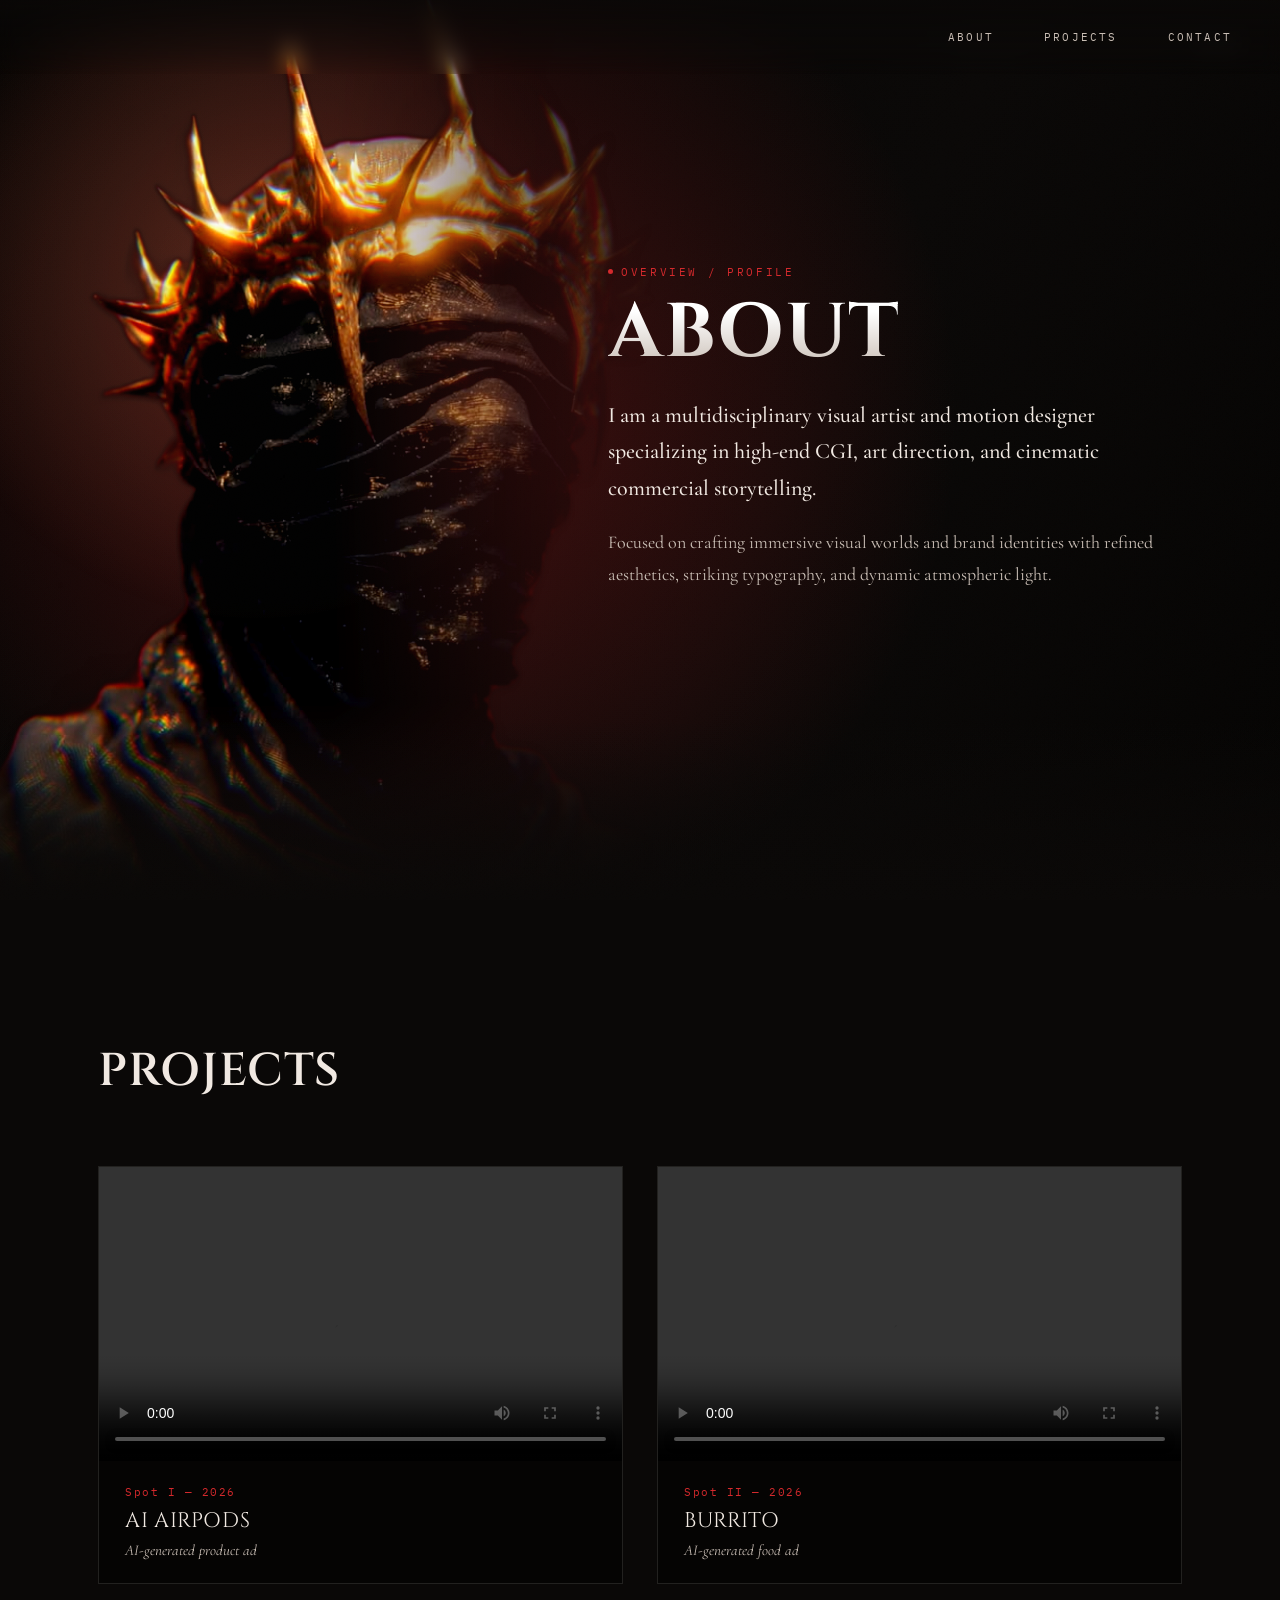
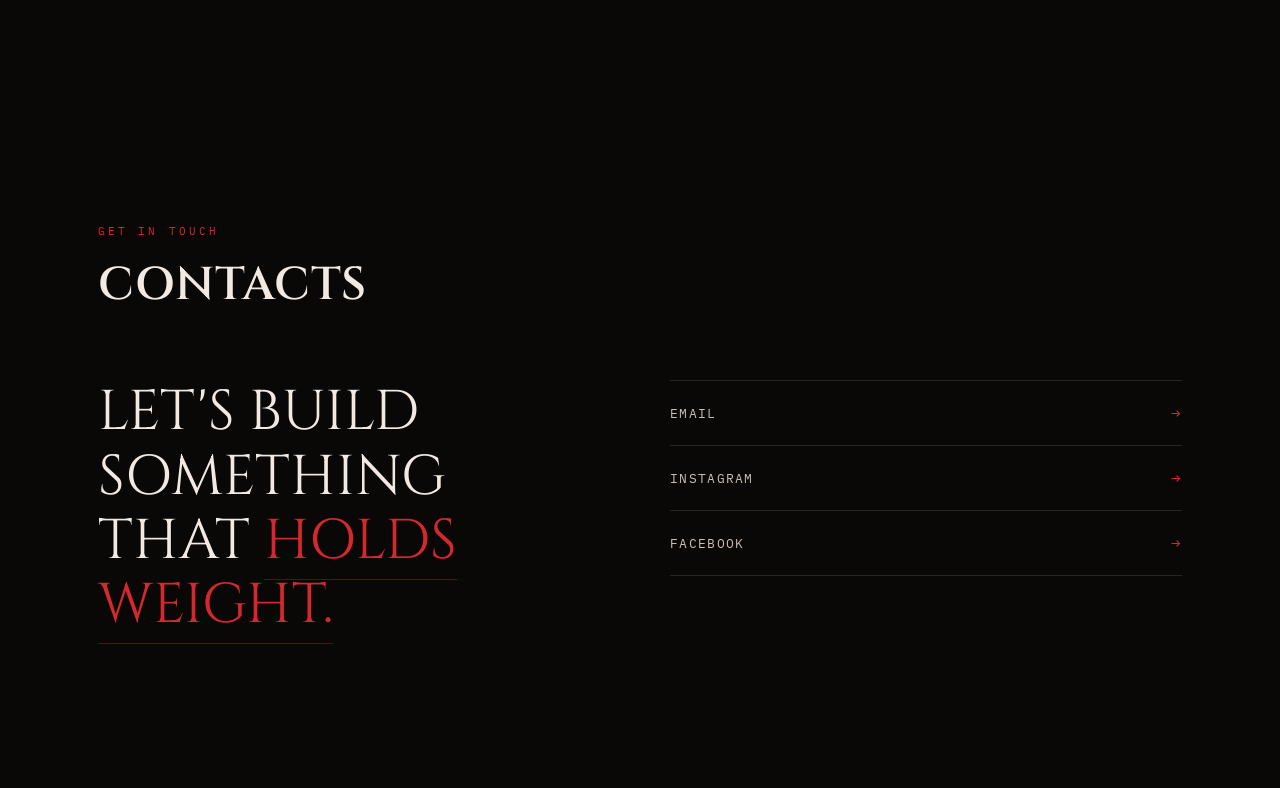
==== index.html @ 9680a965 "Rename portfolio.html to index.html" ====
<!DOCTYPE html>
<html lang="en">
<head>
<meta charset="UTF-8">
<meta name="viewport" content="width=device-width, initial-scale=1.0">
<title>Portfolio</title>
<link rel="preconnect" href="https://fonts.googleapis.com">
<link href="https://fonts.googleapis.com/css2?family=Cinzel:wght@400;500;600;700&family=Cormorant+Garamond:ital,wght@0,400;0,500;1,400&family=IBM+Plex+Mono:wght@400;500&display=swap" rel="stylesheet">
<style>
  :root{
    --bg:#0a0807;
    --bg-deep:#050403;
    --red-deep:#5c0f0f;
    --red-glow:#a81c1c;
    --red-bright:#d4292c;
    --ivory:#f1e9e2;
    --ivory-dim:#c9beb5;
    --muted:#75695f;
    --hair:rgba(241,233,226,0.12);
  }
  *{margin:0;padding:0;box-sizing:border-box;}
  html{scroll-behavior:smooth;}
  body{
    background:var(--bg);
    color:var(--ivory);
    font-family:'Cormorant Garamond', serif;
    overflow-x:hidden;
  }
  .noise{
    position:fixed; inset:0; pointer-events:none; z-index:5; opacity:0.035; mix-blend-mode:overlay;
    background-image:url("data:image/svg+xml,%3Csvg xmlns='http://www.w3.org/2000/svg' width='120' height='120'%3E%3Cfilter id='n'%3E%3CfeTurbulence type='fractalNoise' baseFrequency='0.9' numOctaves='2' stitchTiles='stitch'/%3E%3C/filter%3E%3Crect width='100%25' height='100%25' filter='url(%23n)'/%3E%3C/svg%3E");
  }
  .container{max-width:1180px; margin:0 auto; padding:0 48px;}
  @media(max-width:640px){.container{padding:0 22px;}}

  /* ---------- SITE HEADER / TOP NAVIGATION ---------- */
  .site-header{
    position:fixed; top:0; left:0; width:100%; z-index:50;
    padding:24px 48px;
    display:flex; justify-content:flex-end; align-items:center;
    background:linear-gradient(to bottom, rgba(10,8,7,0.85) 0%, rgba(10,8,7,0.4) 65%, transparent 100%);
    backdrop-filter:blur(10px); -webkit-backdrop-filter:blur(10px);
    transition:all .3s ease;
  }
  @media(max-width:640px){.site-header{padding:18px 22px; justify-content:center;}}

  .header-nav{
    display:flex; align-items:center; gap:38px;
  }
  @media(max-width:640px){.header-nav{gap:24px;}}
  .header-nav a{
    font-family:'IBM Plex Mono', monospace; font-size:11px; letter-spacing:0.2em;
    text-transform:uppercase; color:var(--ivory-dim); text-decoration:none;
    position:relative; padding:6px 0; transition:color .3s ease, transform .2s ease;
    display:inline-flex; align-items:center; gap:8px;
  }
  .header-nav a::before{
    content:''; width:4px; height:4px; border-radius:50%; background:var(--red-bright);
    opacity:0; transform:scale(0.5); transition:all .3s ease;
  }
  .header-nav a::after{
    content:''; position:absolute; bottom:0; left:0; width:0; height:1.5px;
    background:linear-gradient(90deg, var(--red-bright), transparent);
    transition:width .3s ease;
    box-shadow:0 0 10px rgba(212,41,44,0.6);
  }
  .header-nav a:hover{
    color:var(--ivory);
  }
  .header-nav a:hover::before{
    opacity:1; transform:scale(1);
  }
  .header-nav a:hover::after{
    width:100%;
  }

  /* ---------- HERO ---------- */
  .hero{
    position:relative; min-height:100vh; overflow:hidden;
    display:flex; flex-direction:column; justify-content:center;
    padding-top:70px;
    background:
      radial-gradient(circle at 32% 46%, rgba(180,32,32,0.35) 0%, transparent 55%),
      linear-gradient(115deg, var(--bg-deep) 0%, var(--bg) 60%, var(--bg-deep) 100%);
  }
  .figure-bleed{
    position:absolute; left:-4%; top:0; height:100%; width:60%; z-index:1;
    -webkit-mask-image:linear-gradient(to right, black 50%, transparent 92%), linear-gradient(to bottom, black 78%, transparent 100%);
    mask-image:linear-gradient(to right, black 50%, transparent 92%), linear-gradient(to bottom, black 78%, transparent 100%);
    -webkit-mask-composite:source-in;
    mask-composite:intersect;
  }
  .figure-bleed img{
    width:100%; height:100%; object-fit:cover; object-position:32% 22%; display:block;
    filter:contrast(1.12) saturate(1.1);
  }
  .figure-bleed::after{
    content:''; position:absolute; inset:0; pointer-events:none;
    background:radial-gradient(circle at 40% 30%, rgba(255,140,90,0.22) 0%, transparent 45%);
    mix-blend-mode:overlay;
  }
  @media(max-width:900px){.figure-bleed{width:80%; left:-14%; opacity:0.8;}}
  @media(max-width:640px){.figure-bleed{width:100%; left:0; height:56%; top:auto; bottom:0;
    -webkit-mask-image:linear-gradient(to top, black 40%, transparent 92%);
    mask-image:linear-gradient(to top, black 40%, transparent 92%); opacity:0.5;}}

  .hero-bottom-fade{
    position:absolute; bottom:0; left:0; width:100%; height:180px;
    background:linear-gradient(to bottom, transparent 0%, rgba(10,8,7,0.7) 65%, var(--bg) 100%);
    pointer-events:none; z-index:2;
  }

  .corner-dots{
    position:absolute; top:36px; right:44px; z-index:5;
    display:grid; grid-template-columns:repeat(4,1fr); gap:8px;
  }
  .corner-dots span{width:3px; height:3px; border-radius:50%; background:rgba(241,233,226,0.35); display:block;}
  @media(max-width:640px){.corner-dots{display:none;}}

  .hero-main{
    position:relative; z-index:6;
    padding:80px 48px 80px; max-width:720px; margin-left:auto; width:100%;
  }
  @media(max-width:1100px){.hero-main{margin-left:36%; padding-top:70px;}}
  @media(max-width:640px){.hero-main{padding:48px 22px 40px; margin-left:0;}}

  .hero-about-eyebrow{
    display:inline-flex; align-items:center; gap:8px;
    font-family:'IBM Plex Mono', monospace; font-size:11px; letter-spacing:0.24em;
    text-transform:uppercase; color:var(--red-bright); margin-bottom:18px;
  }
  .hero-about-eyebrow .dot{width:5px; height:5px; border-radius:50%; background:var(--red-bright); flex-shrink:0;}
  .hero-about-title{
    font-family:'Cinzel', serif; font-weight:700;
    font-size:clamp(44px,6.5vw,76px); line-height:0.95; color:var(--ivory);
    letter-spacing:0.02em; text-transform:uppercase; margin-bottom:28px;
    background:linear-gradient(180deg, #ffffff 20%, var(--ivory-dim) 100%);
    -webkit-background-clip:text; background-clip:text; -webkit-text-fill-color:transparent;
  }
  .hero-about-paras{
    display:flex; flex-direction:column; gap:20px; max-width:560px;
  }
  .hero-about-paras p{
    font-size:18px; line-height:1.8; color:var(--ivory-dim);
    font-family:'Cormorant Garamond', serif; font-weight:400;
  }
  .hero-about-paras p.lead-text{
    color:var(--ivory); font-size:22px; line-height:1.65; font-weight:500;
  }

  /* ---------- SECTION SHARED ---------- */
  section{position:relative; padding:120px 0; z-index:4;}
  #work{padding-top:140px;}
  .section-head{display:flex; align-items:flex-end; justify-content:space-between; margin-bottom:64px; gap:24px; flex-wrap:wrap;}
  .section-eyebrow{font-family:'IBM Plex Mono', monospace; font-size:11px; letter-spacing:0.28em; text-transform:uppercase; color:var(--red-bright); margin-bottom:16px;}
  .section-title{font-family:'Cinzel', serif; font-size:clamp(30px,4vw,46px); text-transform:uppercase; letter-spacing:0.02em; color:var(--ivory); font-weight:600;}
  .section-note{font-size:16px; color:var(--muted); max-width:320px; font-style:italic; line-height:1.6;}

  /* ---------- WORK / VIDEO REEL ---------- */
  .work-grid{display:grid; grid-template-columns:1fr 1fr; gap:34px;}
  @media(max-width:800px){.work-grid{grid-template-columns:1fr;}}
  .work-card{
    background:var(--bg-deep); border:1px solid var(--hair); overflow:hidden;
    transition:border-color .3s ease, transform .3s ease;
  }
  .work-card:hover{
    border-color:rgba(212,41,44,0.4);
    transform:translateY(-3px);
  }
  .work-media{
    position:relative; width:100%; aspect-ratio:16/9; background:#0c0605;
    display:flex; align-items:center; justify-content:center;
  }
  .work-media video{width:100%; height:100%; object-fit:cover; display:block; background:#0c0605;}
  .work-placeholder{
    position:absolute; inset:0; display:flex; flex-direction:column; align-items:center; justify-content:center;
    gap:14px; color:var(--muted); pointer-events:none;
  }
  .work-placeholder svg{width:46px; height:46px; opacity:0.7;}
  .work-placeholder span{font-family:'IBM Plex Mono', monospace; font-size:11px; letter-spacing:0.12em; text-transform:uppercase;}
  .work-meta{padding:24px 26px;}
  .work-num{font-family:'IBM Plex Mono', monospace; font-size:11px; color:var(--red-bright); letter-spacing:0.14em; margin-bottom:8px;}
  .work-title{font-family:'Cinzel', serif; font-size:21px; text-transform:uppercase; letter-spacing:0.03em; color:var(--ivory);}
  .work-sub{font-size:15px; color:var(--ivory-dim); margin-top:6px; font-style:italic;}

  /* ---------- CONTACT ---------- */
  .contact-wrap{display:grid; grid-template-columns:1fr 1fr; gap:60px;}
  @media(max-width:800px){.contact-wrap{grid-template-columns:1fr;}}
  .contact-big{font-family:'Cinzel', serif; font-size:clamp(34px,4.4vw,56px); text-transform:uppercase; line-height:1.15; color:var(--ivory); margin-bottom:30px;}
  .contact-big a{color:var(--red-bright); text-decoration:none; border-bottom:1px solid var(--red-deep); transition:border-color .3s ease;}
  .contact-big a:hover{border-color:var(--red-bright);}
  .contact-list{display:flex; flex-direction:column; gap:0;}
  .contact-list a{
    display:flex; justify-content:space-between; align-items:center;
    padding:22px 0; border-top:1px solid var(--hair); text-decoration:none;
    font-family:'IBM Plex Mono', monospace; font-size:13px; letter-spacing:0.1em; text-transform:uppercase; color:var(--ivory-dim);
    transition:color .3s ease, padding-left .3s ease;
  }
  .contact-list a:last-child{border-bottom:1px solid var(--hair);}
  .contact-list a:hover{color:var(--ivory); padding-left:10px;}
  .contact-list a span:last-child{color:var(--red-bright); font-size:16px;}
</style>
</head>
<body>
<div class="noise"></div>

<header class="site-header">
  <nav class="header-nav">
    <a href="#hero">About</a>
    <a href="#work">Projects</a>
    <a href="#contact">Contact</a>
  </nav>
</header>

<section class="hero" id="hero">
  <div class="corner-dots">
    <span></span><span></span><span></span><span></span>
    <span></span><span></span><span></span><span></span>
  </div>

  <div class="figure-bleed">
    <img src="[data-uri]" alt="Crowned silhouette study">
  </div>

  <div class="hero-bottom-fade"></div>

  <div class="hero-main">
    <div class="hero-about-header">
      <div class="hero-about-eyebrow">
        <span class="dot"></span>
        <span>Overview / Profile</span>
      </div>
      <h1 class="hero-about-title">About</h1>
    </div>
    <div class="hero-about-paras">
      <p class="lead-text">I am a multidisciplinary visual artist and motion designer specializing in high-end CGI, art direction, and cinematic commercial storytelling.</p>
      <p>Focused on crafting immersive visual worlds and brand identities with refined aesthetics, striking typography, and dynamic atmospheric light.</p>
    </div>
  </div>
</section>

<section id="work">
  <div class="container">
    <div class="section-head">
      <div>
        <div class="section-title">Projects</div>
      </div>
    </div>
    <div class="work-grid">
      <div class="work-card">
        <div class="work-media">
          <video controls preload="metadata" playsinline>
            <source src="airpods.mp4" type="video/mp4">
            Your browser does not support the video tag.
          </video>
        </div>
        <div class="work-meta">
          <div class="work-num">Spot I — 2026</div>
          <div class="work-title">AI AirPods</div>
          <div class="work-sub">AI-generated product ad</div>
        </div>
      </div>
      <div class="work-card">
        <div class="work-media">
          <video controls preload="metadata" playsinline>
            <source src="cheatmeal.mp4" type="video/mp4">
            Your browser does not support the video tag.
          </video>
        </div>
        <div class="work-meta">
          <div class="work-num">Spot II — 2026</div>
          <div class="work-title">Burrito</div>
          <div class="work-sub">AI-generated food ad</div>
        </div>
      </div>
    </div>
  </div>
</section>

<section id="contact">
  <div class="container">
    <div class="section-head">
      <div>
        <div class="section-eyebrow">Get In Touch</div>
        <div class="section-title">Contacts</div>
      </div>
    </div>
    <div class="contact-wrap">
      <div>
        <div class="contact-big">Let's build something that <a href="mailto:studio@veil.design">holds weight.</a></div>
      </div>
      <div class="contact-list">
        <a href="mailto:studio@veil.design"><span>Email</span><span>&#8594;</span></a>
        <a href="#" target="_blank" rel="noopener"><span>Instagram</span><span>&#8594;</span></a>
        <a href="#" target="_blank" rel="noopener"><span>Facebook</span><span>&#8594;</span></a>
      </div>
    </div>
  </div>
</section>

</body>
</html>
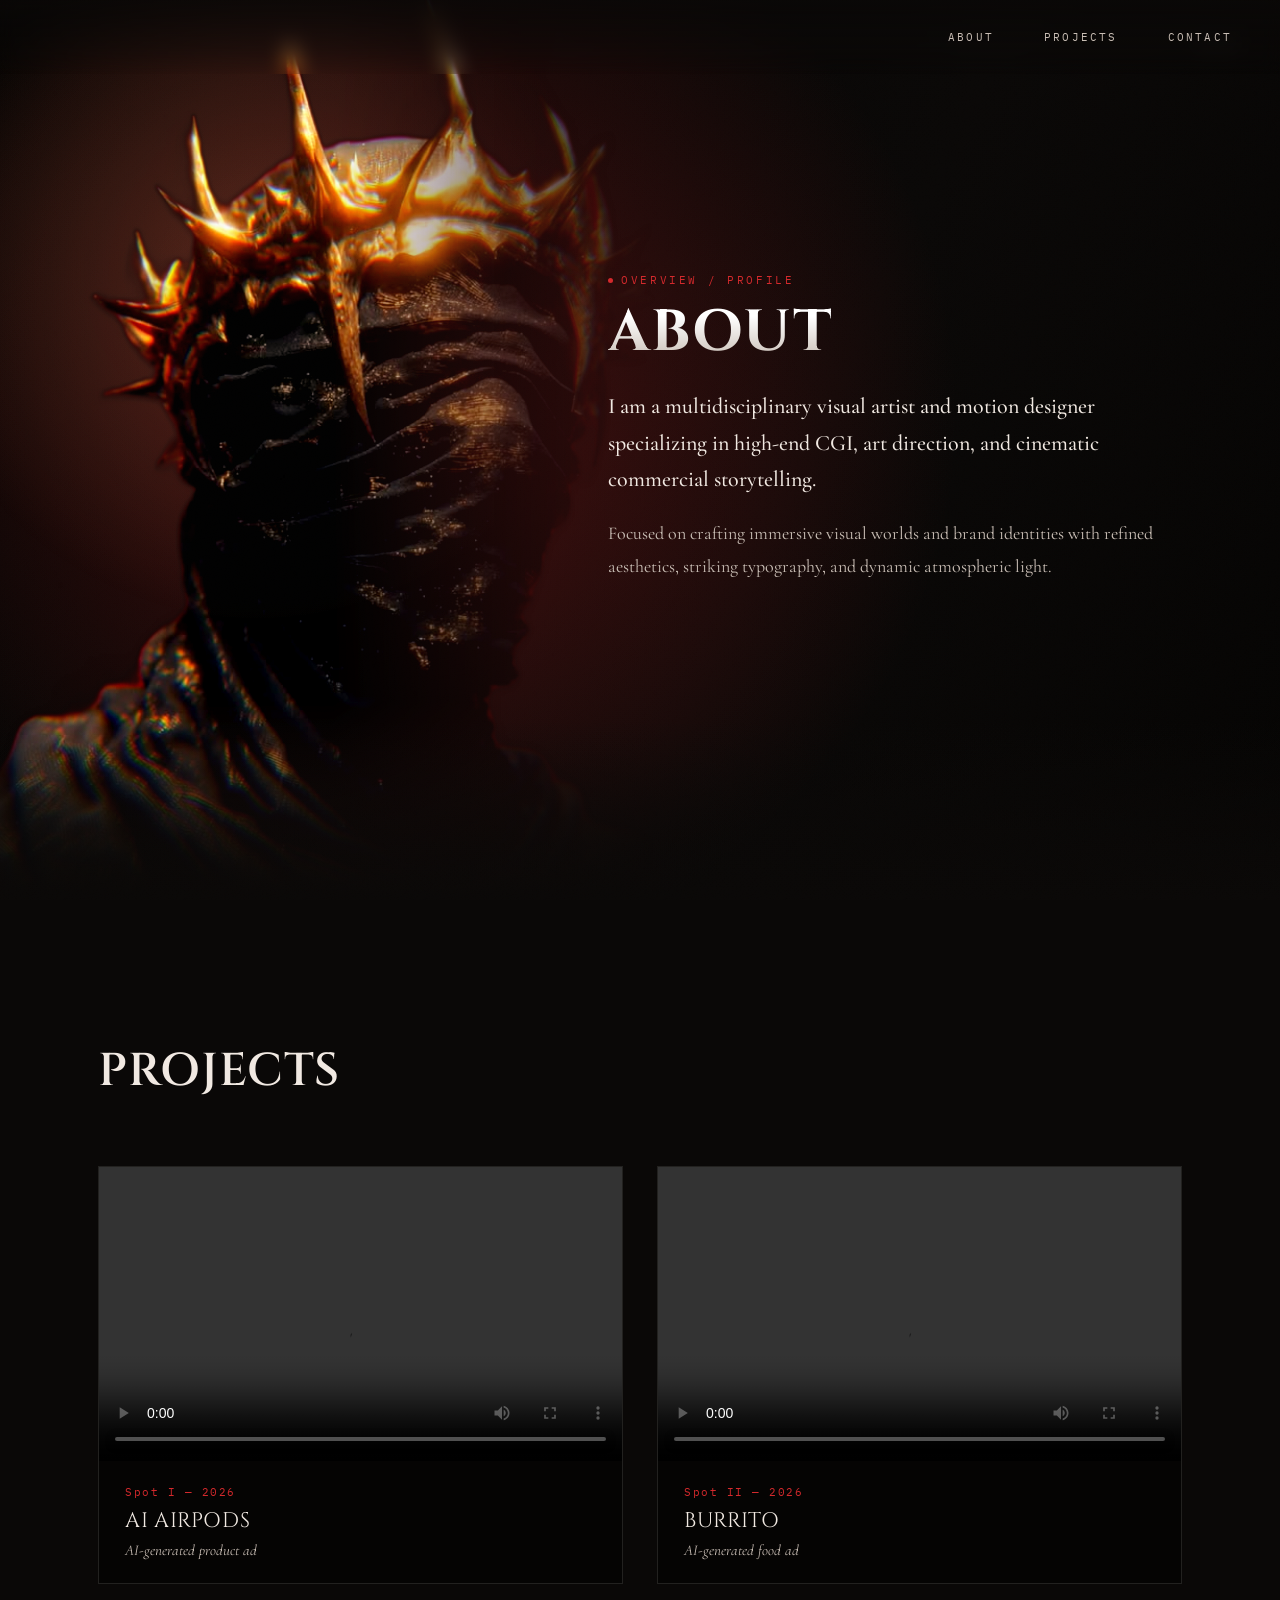
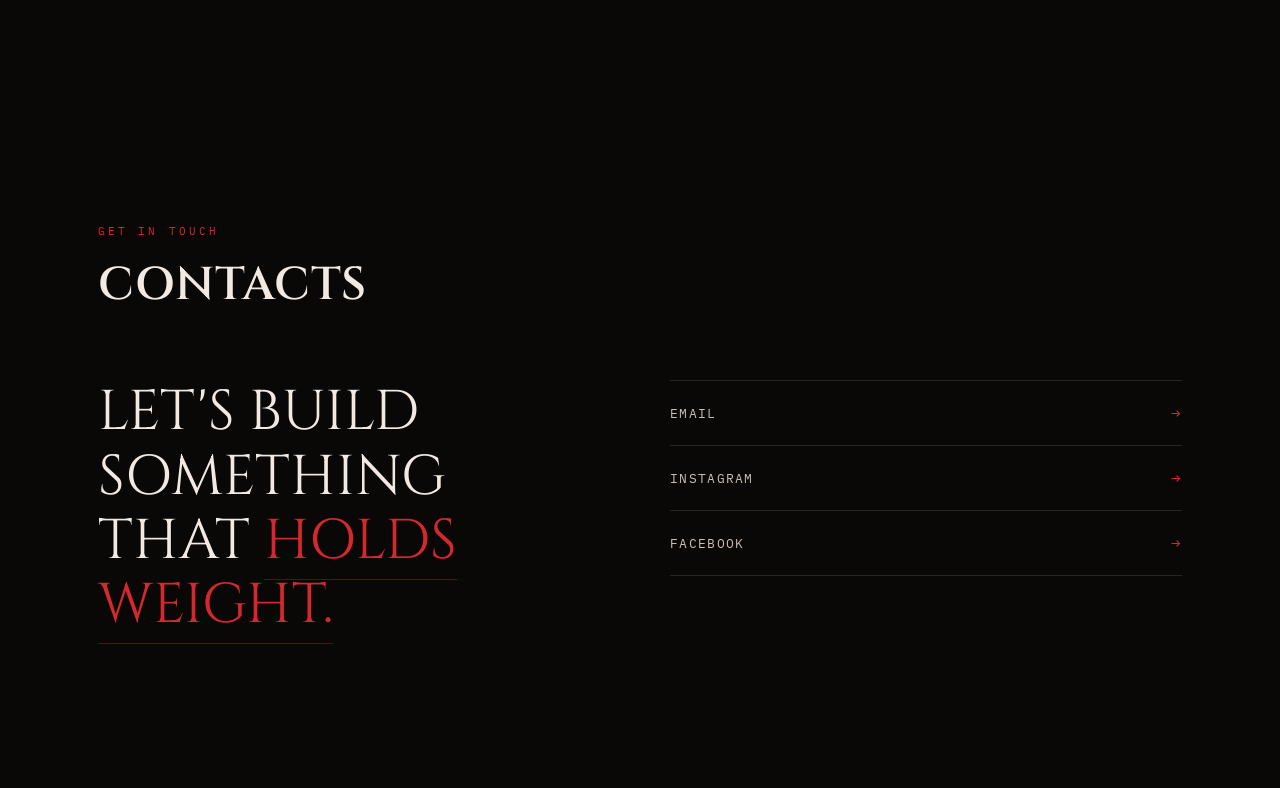
==== commit 5b9924f1: "Update index.html" ====
--- a/index.html
+++ b/index.html
@@ -132,7 +132,7 @@
   .hero-about-eyebrow .dot{width:5px; height:5px; border-radius:50%; background:var(--red-bright); flex-shrink:0;}
   .hero-about-title{
     font-family:'Cinzel', serif; font-weight:700;
-    font-size:clamp(44px,6.5vw,76px); line-height:0.95; color:var(--ivory);
+    font-size:clamp(34px,5vw,58px); line-height:0.95; color:var(--ivory);
     letter-spacing:0.02em; text-transform:uppercase; margin-bottom:28px;
     background:linear-gradient(180deg, #ffffff 20%, var(--ivory-dim) 100%);
     -webkit-background-clip:text; background-clip:text; -webkit-text-fill-color:transparent;
@@ -287,12 +287,12 @@
     </div>
     <div class="contact-wrap">
       <div>
-        <div class="contact-big">Let's build something that <a href="mailto:studio@veil.design">holds weight.</a></div>
+        <div class="contact-big">Let's build something that <a href="https://mail.google.com/" target="_blank" rel="noopener">holds weight.</a></div>
       </div>
       <div class="contact-list">
-        <a href="mailto:studio@veil.design"><span>Email</span><span>&#8594;</span></a>
-        <a href="#" target="_blank" rel="noopener"><span>Instagram</span><span>&#8594;</span></a>
-        <a href="#" target="_blank" rel="noopener"><span>Facebook</span><span>&#8594;</span></a>
+        <a href="https://mail.google.com/" target="_blank" rel="noopener"><span>Email</span><span>&#8594;</span></a>
+        <a href="https://www.instagram.com/_wise.af/" target="_blank" rel="noopener"><span>Instagram</span><span>&#8594;</span></a>
+        <a href="https://www.facebook.com/syed.wayes.2024/" target="_blank" rel="noopener"><span>Facebook</span><span>&#8594;</span></a>
       </div>
     </div>
   </div>
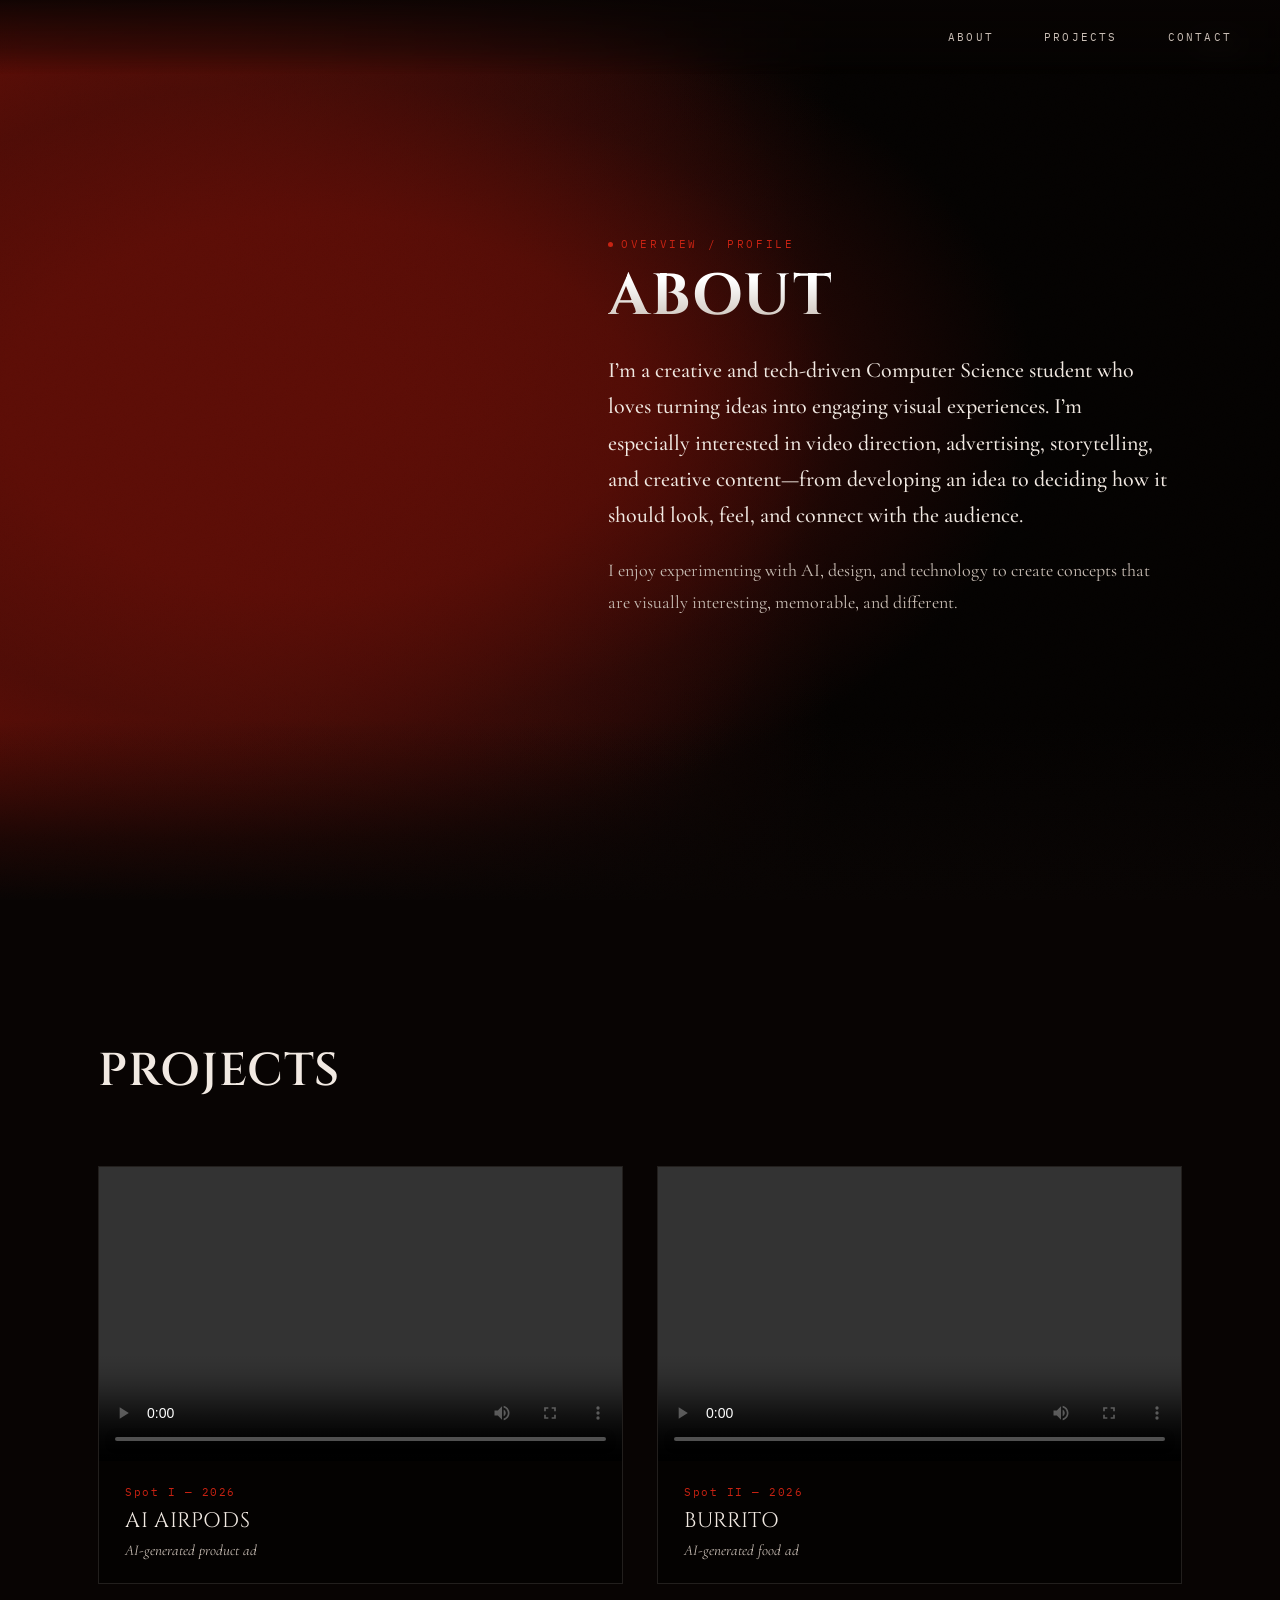
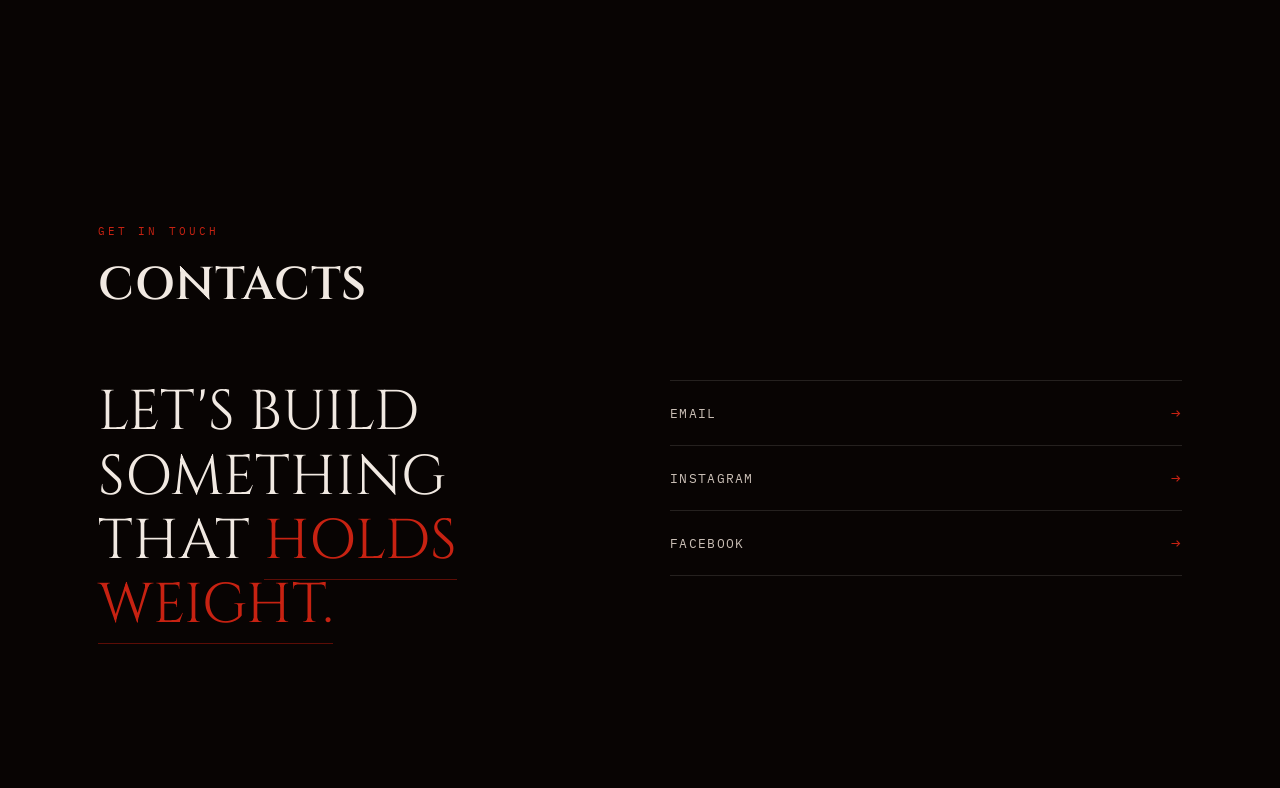
==== commit 801e1249: "Update index.html" ====
--- a/index.html
+++ b/index.html
@@ -8,11 +8,11 @@
 <link href="https://fonts.googleapis.com/css2?family=Cinzel:wght@400;500;600;700&family=Cormorant+Garamond:ital,wght@0,400;0,500;1,400&family=IBM+Plex+Mono:wght@400;500&display=swap" rel="stylesheet">
 <style>
   :root{
-    --bg:#0a0807;
-    --bg-deep:#050403;
-    --red-deep:#5c0f0f;
-    --red-glow:#a81c1c;
-    --red-bright:#d4292c;
+    --bg:#080403;
+    --bg-deep:#040201;
+    --red-deep:#5c0d06;
+    --red-glow:#8c140c;
+    --red-bright:#c72212;
     --ivory:#f1e9e2;
     --ivory-dim:#c9beb5;
     --muted:#75695f;
@@ -38,7 +38,7 @@
     position:fixed; top:0; left:0; width:100%; z-index:50;
     padding:24px 48px;
     display:flex; justify-content:flex-end; align-items:center;
-    background:linear-gradient(to bottom, rgba(10,8,7,0.85) 0%, rgba(10,8,7,0.4) 65%, transparent 100%);
+    background:linear-gradient(to bottom, rgba(8,4,3,0.88) 0%, rgba(8,4,3,0.4) 65%, transparent 100%);
     backdrop-filter:blur(10px); -webkit-backdrop-filter:blur(10px);
     transition:all .3s ease;
   }
@@ -62,7 +62,7 @@
     content:''; position:absolute; bottom:0; left:0; width:0; height:1.5px;
     background:linear-gradient(90deg, var(--red-bright), transparent);
     transition:width .3s ease;
-    box-shadow:0 0 10px rgba(212,41,44,0.6);
+    box-shadow:0 0 10px rgba(199,34,18,0.6);
   }
   .header-nav a:hover{
     color:var(--ivory);
@@ -80,33 +80,41 @@
     display:flex; flex-direction:column; justify-content:center;
     padding-top:70px;
     background:
-      radial-gradient(circle at 32% 46%, rgba(180,32,32,0.35) 0%, transparent 55%),
-      linear-gradient(115deg, var(--bg-deep) 0%, var(--bg) 60%, var(--bg-deep) 100%);
+      radial-gradient(ellipse 70% 60% at 25% 45%, #5c0d06 0%, rgba(92,13,6,0.8) 35%, rgba(60,11,7,0.4) 60%, transparent 80%),
+      radial-gradient(circle at 10% 45%, #5c0d06 0%, transparent 55%),
+      linear-gradient(90deg, #5c0d06 0%, #4a0d07 18%, #200806 40%, var(--bg-deep) 65%, var(--bg-deep) 100%);
   }
   .figure-bleed{
-    position:absolute; left:-4%; top:0; height:100%; width:60%; z-index:1;
-    -webkit-mask-image:linear-gradient(to right, black 50%, transparent 92%), linear-gradient(to bottom, black 78%, transparent 100%);
-    mask-image:linear-gradient(to right, black 50%, transparent 92%), linear-gradient(to bottom, black 78%, transparent 100%);
+    position:absolute; left:4%; top:0; height:100%; width:54%; max-width:680px; z-index:1;
+    -webkit-mask-image:
+      radial-gradient(ellipse 90% 80% at 48% 46%, black 35%, rgba(0,0,0,0.8) 60%, transparent 100%),
+      linear-gradient(to right, transparent 0%, black 12%, black 65%, transparent 100%),
+      linear-gradient(to bottom, transparent 0%, black 8%, black 75%, transparent 100%);
+    mask-image:
+      radial-gradient(ellipse 90% 80% at 48% 46%, black 35%, rgba(0,0,0,0.8) 60%, transparent 100%),
+      linear-gradient(to right, transparent 0%, black 12%, black 65%, transparent 100%),
+      linear-gradient(to bottom, transparent 0%, black 8%, black 75%, transparent 100%);
     -webkit-mask-composite:source-in;
     mask-composite:intersect;
   }
-  .figure-bleed img{
-    width:100%; height:100%; object-fit:cover; object-position:32% 22%; display:block;
-    filter:contrast(1.12) saturate(1.1);
+  .figure-bleed img,
+  .figure-bleed video,
+  .hero-video{
+    width:100%; height:100%; object-fit:cover; object-position:center 20%; display:block;
+    filter:none;
   }
   .figure-bleed::after{
-    content:''; position:absolute; inset:0; pointer-events:none;
-    background:radial-gradient(circle at 40% 30%, rgba(255,140,90,0.22) 0%, transparent 45%);
-    mix-blend-mode:overlay;
-  }
-  @media(max-width:900px){.figure-bleed{width:80%; left:-14%; opacity:0.8;}}
-  @media(max-width:640px){.figure-bleed{width:100%; left:0; height:56%; top:auto; bottom:0;
-    -webkit-mask-image:linear-gradient(to top, black 40%, transparent 92%);
-    mask-image:linear-gradient(to top, black 40%, transparent 92%); opacity:0.5;}}
+    display:none;
+  }
+  @media(max-width:1100px){.figure-bleed{left:2%; width:54%; max-width:560px; opacity:0.85;}}
+  @media(max-width:900px){.figure-bleed{left:0; width:64%; opacity:0.65;}}
+  @media(max-width:640px){.figure-bleed{left:0; width:100%; height:50%; top:auto; bottom:0;
+    -webkit-mask-image:linear-gradient(to top, black 30%, transparent 95%);
+    mask-image:linear-gradient(to top, black 30%, transparent 95%); opacity:0.4;}}
 
   .hero-bottom-fade{
     position:absolute; bottom:0; left:0; width:100%; height:180px;
-    background:linear-gradient(to bottom, transparent 0%, rgba(10,8,7,0.7) 65%, var(--bg) 100%);
+    background:linear-gradient(to bottom, transparent 0%, rgba(8,4,3,0.75) 65%, var(--bg) 100%);
     pointer-events:none; z-index:2;
   }
 
@@ -164,7 +172,7 @@
     transition:border-color .3s ease, transform .3s ease;
   }
   .work-card:hover{
-    border-color:rgba(212,41,44,0.4);
+    border-color:rgba(199,34,18,0.4);
     transform:translateY(-3px);
   }
   .work-media{
@@ -219,7 +227,16 @@
   </div>
 
   <div class="figure-bleed">
-    <img src="[data-uri]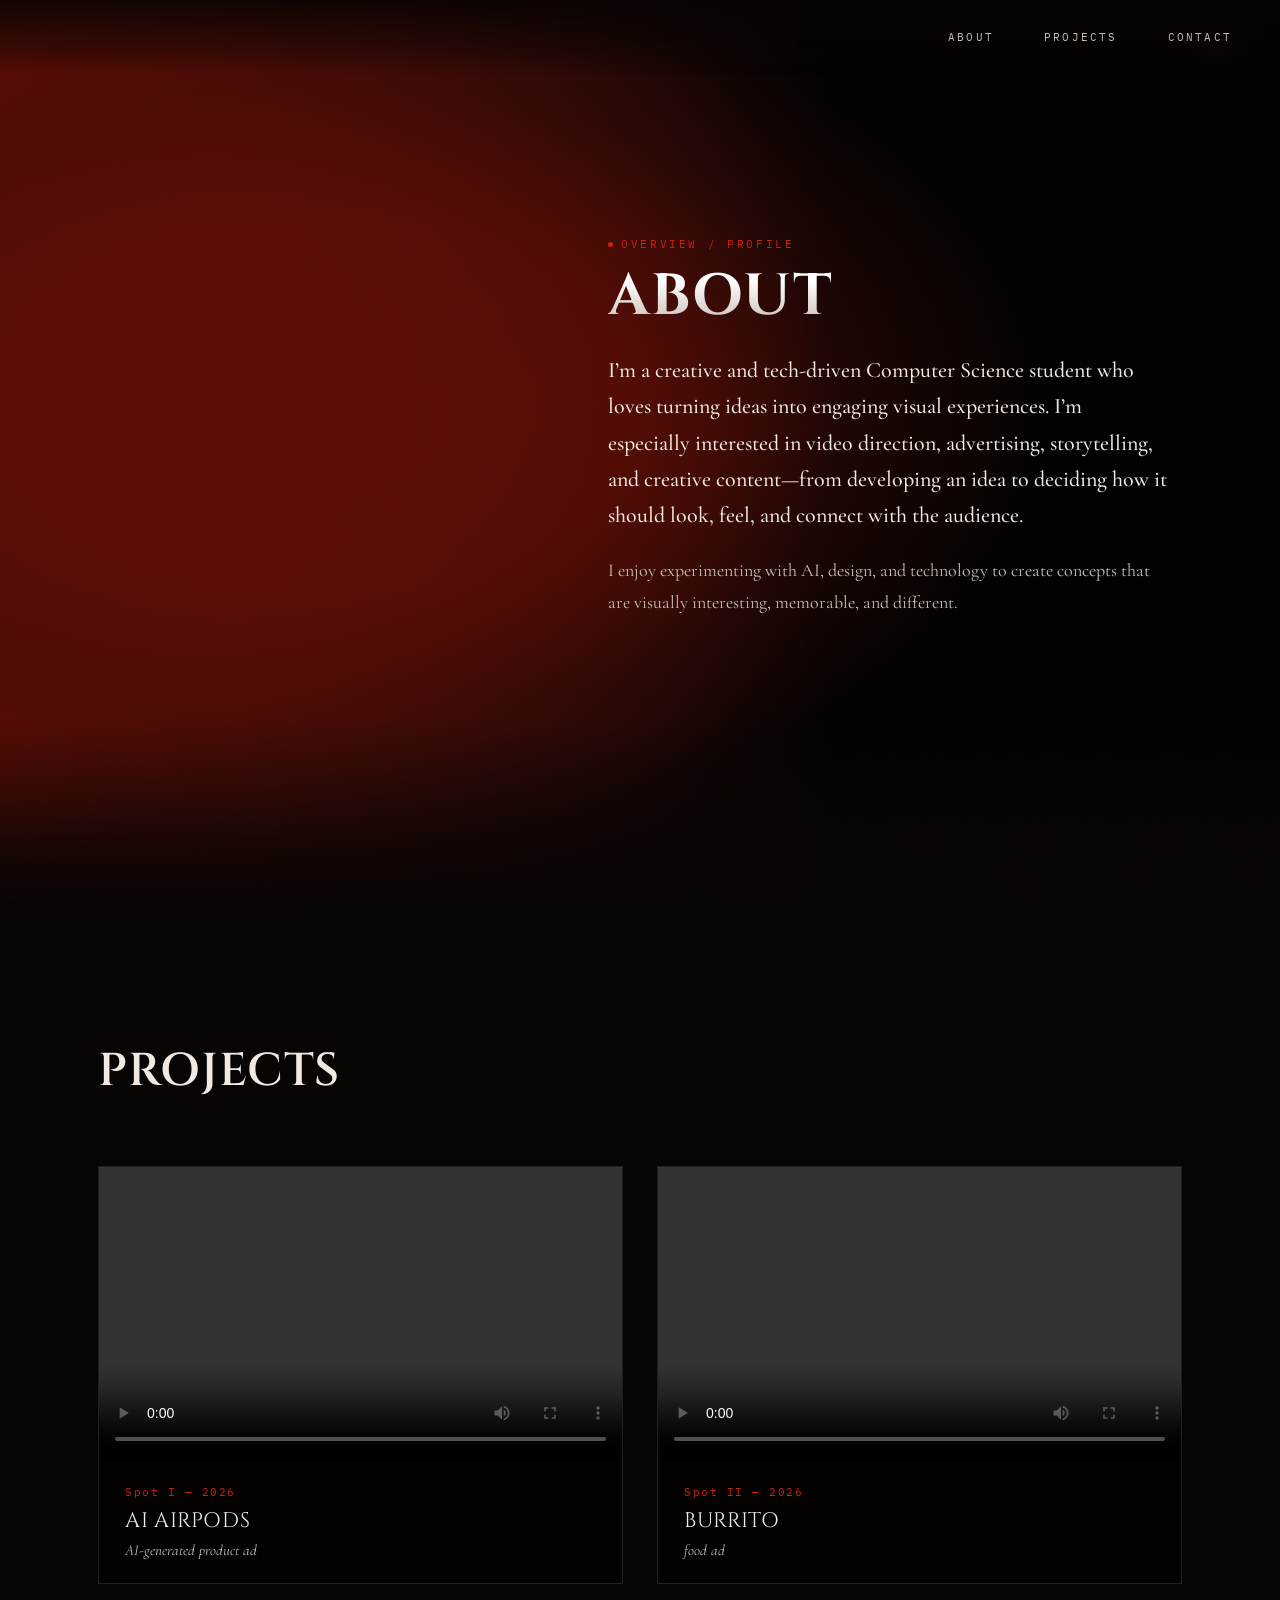
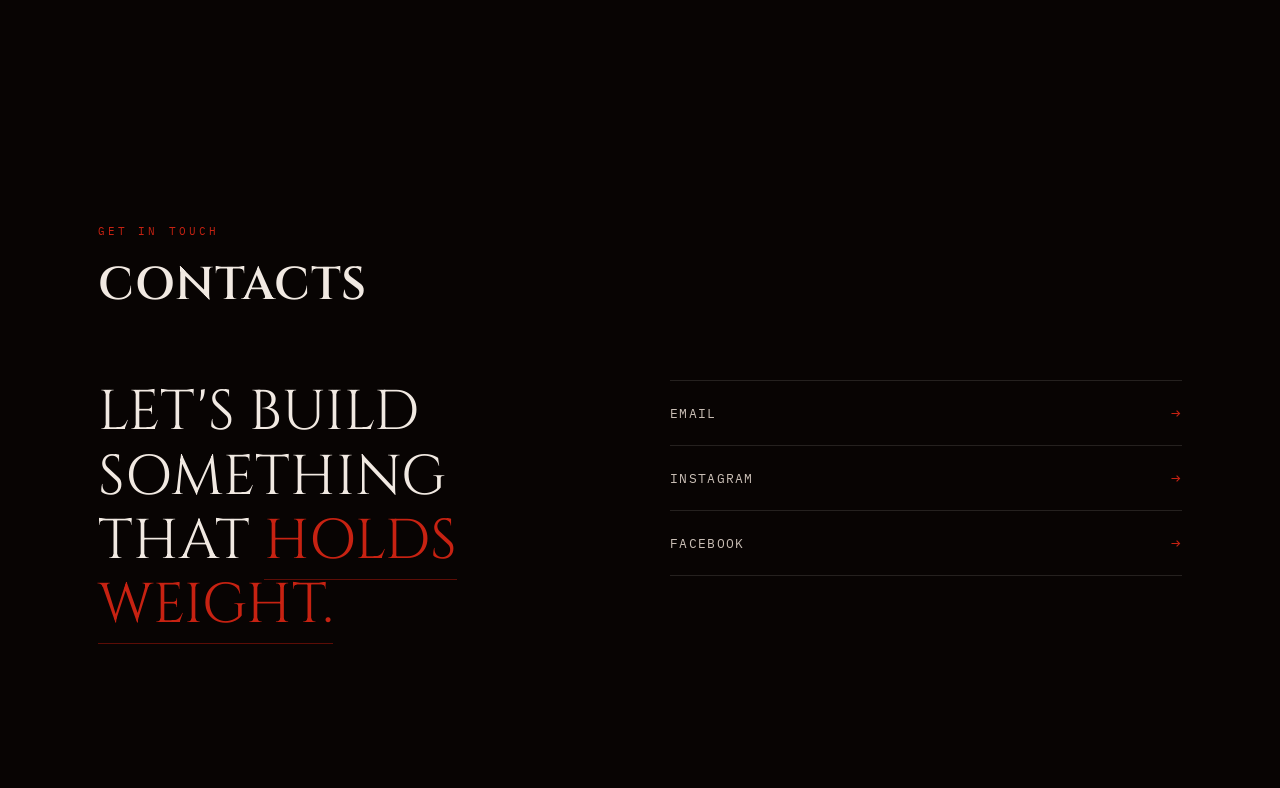
==== commit e69e96cc: "Update index.html" ====
--- a/index.html
+++ b/index.html
@@ -287,7 +287,7 @@
         <div class="work-meta">
           <div class="work-num">Spot II — 2026</div>
           <div class="work-title">Burrito</div>
-          <div class="work-sub">AI-generated food ad</div>
+          <div class="work-sub">food ad</div>
         </div>
       </div>
     </div>
